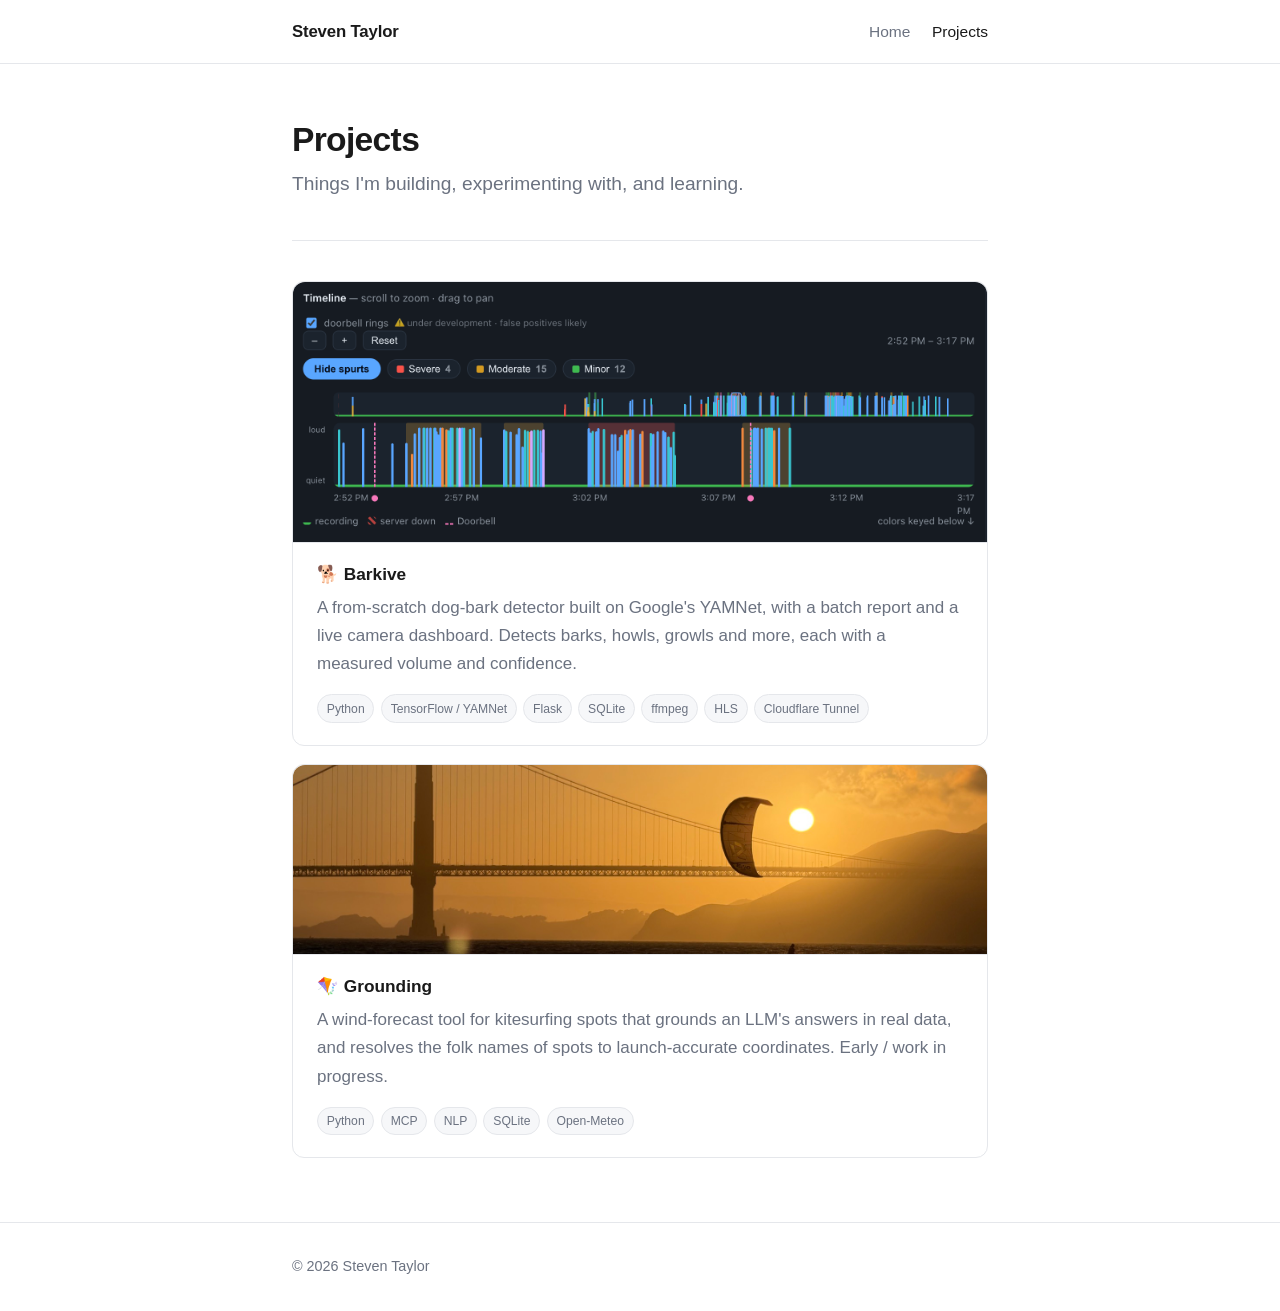
==== projects/index.html @ 21a1f8d4 "Static portfolio site" ====
<!DOCTYPE html>
<html lang="en">
  <head>
    <meta charset="utf-8" />
    <meta name="viewport" content="width=device-width, initial-scale=1" />
    <title>Projects — Steven Taylor</title>
    <meta
      name="description"
      content="Projects by Steven Taylor — what they do, the decisions behind them, and links to code."
    />
    <link rel="canonical" href="https://stevenjtaylor.com/projects/" />
    <link rel="icon" href="/favicon.svg" type="image/svg+xml" />
    <link rel="stylesheet" href="/styles.css" />
  </head>
  <body>
    <header class="site-header">
      <div class="wrap">
        <a class="brand" href="/">Steven Taylor</a>
        <nav class="nav">
          <a href="/">Home</a>
          <a href="/projects/" aria-current="page">Projects</a>
        </nav>
      </div>
    </header>

    <main>
      <div class="wrap">
        <section>
          <h1>Projects</h1>
          <p class="lead">
            Things I'm building, experimenting with, and learning.
          </p>
        </section>

        <hr class="divider" />

        <div class="card-grid">
          <a class="card" href="/projects/barkive/">
            <img
              class="thumb"
              src="/images/barkive-timeline.png"
              alt="barkive bark-timeline dashboard"
              loading="lazy"
            />
            <h3>🐕 Barkive</h3>
            <p class="muted">
              A from-scratch dog-bark detector built on Google's YAMNet, with a
              batch report and a live camera dashboard. Detects barks, howls,
              growls and more, each with a measured volume and confidence.
            </p>
            <div class="tags">
              <span class="tag">Python</span>
              <span class="tag">TensorFlow / YAMNet</span>
              <span class="tag">Flask</span>
              <span class="tag">SQLite</span>
              <span class="tag">ffmpeg</span>
              <span class="tag">HLS</span>
              <span class="tag">Cloudflare Tunnel</span>
            </div>
          </a>

          <a class="card" href="/projects/grounding/">
            <img
              class="thumb cover"
              src="/images/grounding-kite.jpg"
              alt="Kitesurfing"
              loading="lazy"
            />
            <h3>🪁 Grounding</h3>
            <p class="muted">
              A wind-forecast tool for kitesurfing spots that grounds an LLM's
              answers in real data, and resolves the folk names of spots to
              launch-accurate coordinates. Early / work in progress.
            </p>
            <div class="tags">
              <span class="tag">Python</span>
              <span class="tag">MCP</span>
              <span class="tag">NLP</span>
              <span class="tag">SQLite</span>
              <span class="tag">Open-Meteo</span>
            </div>
          </a>
        </div>
      </div>
    </main>

    <footer class="site-footer">
      <div class="wrap">
        <span>© 2026 Steven Taylor</span>
      </div>
    </footer>
  </body>
</html>
---- styles.css ----
/* ===========================================================================
   stevenjtaylor.com — shared stylesheet
   Plain CSS, no build step. Edit values in :root to reskin the whole site.
   =========================================================================== */

:root {
  --max-width: 46rem;
  --accent: #2563eb;
  --accent-hover: #1d4ed8;

  /* Light theme (default) */
  --bg: #ffffff;
  --bg-subtle: #f6f7f9;
  --border: #e5e7eb;
  --text: #1a1a1a;
  --text-muted: #6b7280;
  --card-bg: #ffffff;
  --shadow: 0 1px 2px rgba(0, 0, 0, 0.04), 0 4px 12px rgba(0, 0, 0, 0.05);
}

@media (prefers-color-scheme: dark) {
  :root {
    --accent: #60a5fa;
    --accent-hover: #93c5fd;
    --bg: #0d1117;
    --bg-subtle: #161b22;
    --border: #262c36;
    --text: #e6edf3;
    --text-muted: #9aa5b1;
    --card-bg: #12171f;
    --shadow: 0 1px 2px rgba(0, 0, 0, 0.3), 0 4px 16px rgba(0, 0, 0, 0.4);
  }
}

*,
*::before,
*::after {
  box-sizing: border-box;
}

html {
  -webkit-text-size-adjust: 100%;
}

body {
  margin: 0;
  font-family: -apple-system, BlinkMacSystemFont, "Segoe UI", Roboto, Helvetica,
    Arial, sans-serif;
  font-size: 17px;
  line-height: 1.65;
  color: var(--text);
  background: var(--bg);
  -webkit-font-smoothing: antialiased;
}

.wrap {
  max-width: var(--max-width);
  margin: 0 auto;
  padding: 0 1.25rem;
}

/* ---------- Header / nav ---------- */
.site-header {
  border-bottom: 1px solid var(--border);
  background: var(--bg);
}

.site-header .wrap {
  display: flex;
  align-items: center;
  justify-content: space-between;
  gap: 1rem;
  padding-top: 1.1rem;
  padding-bottom: 1.1rem;
}

.brand {
  font-weight: 700;
  font-size: 1.05rem;
  text-decoration: none;
  color: var(--text);
  letter-spacing: -0.01em;
}

.nav {
  display: flex;
  gap: 1.35rem;
}

.nav a {
  text-decoration: none;
  color: var(--text-muted);
  font-size: 0.97rem;
  transition: color 0.15s ease;
}

.nav a:hover,
.nav a[aria-current="page"] {
  color: var(--text);
}

/* ---------- Layout ---------- */
main {
  padding: 3.5rem 0 4rem;
}

section + section {
  margin-top: 3.25rem;
}

h1 {
  font-size: 2.1rem;
  line-height: 1.2;
  letter-spacing: -0.02em;
  margin: 0 0 0.5rem;
}

h2 {
  font-size: 1.3rem;
  letter-spacing: -0.01em;
  margin: 0 0 1rem;
}

h3 {
  font-size: 1.08rem;
  margin: 0 0 0.35rem;
}

p {
  margin: 0 0 1rem;
}

a {
  color: var(--accent);
}

a:hover {
  color: var(--accent-hover);
}

.lead {
  font-size: 1.2rem;
  color: var(--text-muted);
  max-width: 34rem;
}

.avatar {
  display: block;
  width: 132px;
  height: 132px;
  border-radius: 50%;
  object-fit: cover;
  object-position: 50% 18%;
  border: 1px solid var(--border);
  margin: 0 0 1.5rem;
}

.hero-head {
  display: flex;
  align-items: center;
  gap: 1.5rem;
  margin-bottom: 1.75rem;
}

.hero-head .avatar {
  margin: 0;
  flex-shrink: 0;
}

.hero-head h1 {
  margin: 0;
}

.eyebrow {
  text-transform: uppercase;
  letter-spacing: 0.08em;
  font-size: 0.78rem;
  font-weight: 600;
  color: var(--accent);
  margin: 0 0 0.75rem;
}

.muted {
  color: var(--text-muted);
}

/* ---------- Buttons / links row ---------- */
.actions {
  display: flex;
  flex-wrap: wrap;
  gap: 0.75rem;
  margin-top: 1.75rem;
}

.btn {
  display: inline-block;
  padding: 0.55rem 1.1rem;
  border-radius: 8px;
  border: 1px solid var(--border);
  background: var(--card-bg);
  color: var(--text);
  text-decoration: none;
  font-size: 0.95rem;
  font-weight: 500;
  transition: border-color 0.15s ease, transform 0.05s ease;
}

.btn:hover {
  border-color: var(--accent);
  color: var(--text);
}

.btn:active {
  transform: translateY(1px);
}

.btn-primary {
  background: var(--accent);
  border-color: var(--accent);
  color: #fff;
}

.btn-primary:hover {
  background: var(--accent-hover);
  border-color: var(--accent-hover);
  color: #fff;
}

/* Buttons with a leading brand icon */
.btn-icon {
  display: inline-flex;
  align-items: center;
  gap: 0.5rem;
}

.btn-icon svg {
  flex-shrink: 0;
}

/* ---------- Location line ---------- */
.location {
  display: flex;
  align-items: center;
  gap: 0.45rem;
  color: var(--text-muted);
  font-size: 0.95rem;
  margin: 2.25rem 0 0.9rem;
}

.location svg {
  color: var(--accent);
  flex-shrink: 0;
}

/* Buttons sit right under the location line, tightly grouped with it. */
.location + .actions {
  margin-top: 0;
}

/* Slick inline link with an arrow that slides on hover */
.arrow-link {
  display: inline-flex;
  align-items: center;
  gap: 0.5rem;
  margin-top: 0.5rem;
  font-size: 1.08rem;
  font-weight: 600;
  color: var(--accent);
  text-decoration: none;
}

.arrow-link:hover {
  color: var(--accent-hover);
}

.arrow-link .arrow {
  transition: transform 0.18s ease;
}

.arrow-link:hover .arrow {
  transform: translateX(4px);
}

/* ---------- Project cards ---------- */
.card-grid {
  display: grid;
  gap: 1.1rem;
}

.card {
  display: block;
  padding: 1.4rem 1.5rem;
  border: 1px solid var(--border);
  border-radius: 12px;
  background: var(--card-bg);
  text-decoration: none;
  color: inherit;
  transition: border-color 0.15s ease, box-shadow 0.15s ease,
    transform 0.1s ease;
}

.card:hover {
  border-color: var(--accent);
  box-shadow: var(--shadow);
  transform: translateY(-2px);
}

.card h3 {
  color: var(--text);
}

.card .tags {
  margin-top: 0.9rem;
  display: flex;
  flex-wrap: wrap;
  gap: 0.4rem;
}

.tag {
  font-size: 0.76rem;
  padding: 0.2rem 0.55rem;
  border-radius: 999px;
  background: var(--bg-subtle);
  color: var(--text-muted);
  border: 1px solid var(--border);
}

.card-meta {
  font-size: 0.85rem;
  color: var(--text-muted);
  margin-top: 0.9rem;
}

/* ---------- About page bits ---------- */
.stack {
  display: flex;
  flex-direction: column;
  gap: 0.15rem;
}

dl.facts {
  display: grid;
  grid-template-columns: max-content 1fr;
  gap: 0.4rem 1.5rem;
  margin: 0;
}

dl.facts dt {
  font-weight: 600;
  color: var(--text-muted);
}

dl.facts dd {
  margin: 0;
}

/* ---------- Footer ---------- */
.site-footer {
  border-top: 1px solid var(--border);
  padding: 2rem 0;
  color: var(--text-muted);
  font-size: 0.9rem;
}

.site-footer .wrap {
  display: flex;
  flex-wrap: wrap;
  gap: 0.75rem 1.25rem;
  justify-content: space-between;
  align-items: center;
}

.site-footer a {
  color: var(--text-muted);
  text-decoration: none;
}

.site-footer a:hover {
  color: var(--text);
}

/* ---------- Screenshots / figures ---------- */
figure.shot {
  margin: 1.6rem 0 0;
}

figure.shot img {
  display: block;
  width: 100%;
  height: auto;
  border: 1px solid var(--border);
  border-radius: 10px;
  background: var(--bg-subtle);
}

figure.shot figcaption {
  color: var(--text-muted);
  font-size: 0.85rem;
  margin-top: 0.55rem;
}

/* Full-bleed thumbnail image at the top of a project card */
.card .thumb {
  display: block;
  width: calc(100% + 3rem);
  height: auto;
  margin: -1.4rem -1.5rem 1.1rem;
  border-radius: 12px 12px 0 0;
  border-bottom: 1px solid var(--border);
}

/* Photos crop to a fixed banner (screenshots keep their full height). */
.card .thumb.cover {
  height: 190px;
  object-fit: cover;
}

figure.shot img.cover {
  height: 340px;
  object-fit: cover;
}

/* Back link on detail pages */
.back-link {
  display: inline-block;
  color: var(--text-muted);
  text-decoration: none;
  font-size: 0.9rem;
  margin-bottom: 1.5rem;
}

.back-link:hover {
  color: var(--text);
}

/* ---------- Utilities ---------- */
.divider {
  height: 1px;
  background: var(--border);
  border: 0;
  margin: 2.5rem 0;
}

@media (max-width: 32rem) {
  body {
    font-size: 16px;
  }
  h1 {
    font-size: 1.8rem;
  }
  main {
    padding: 2.5rem 0 3rem;
  }
}
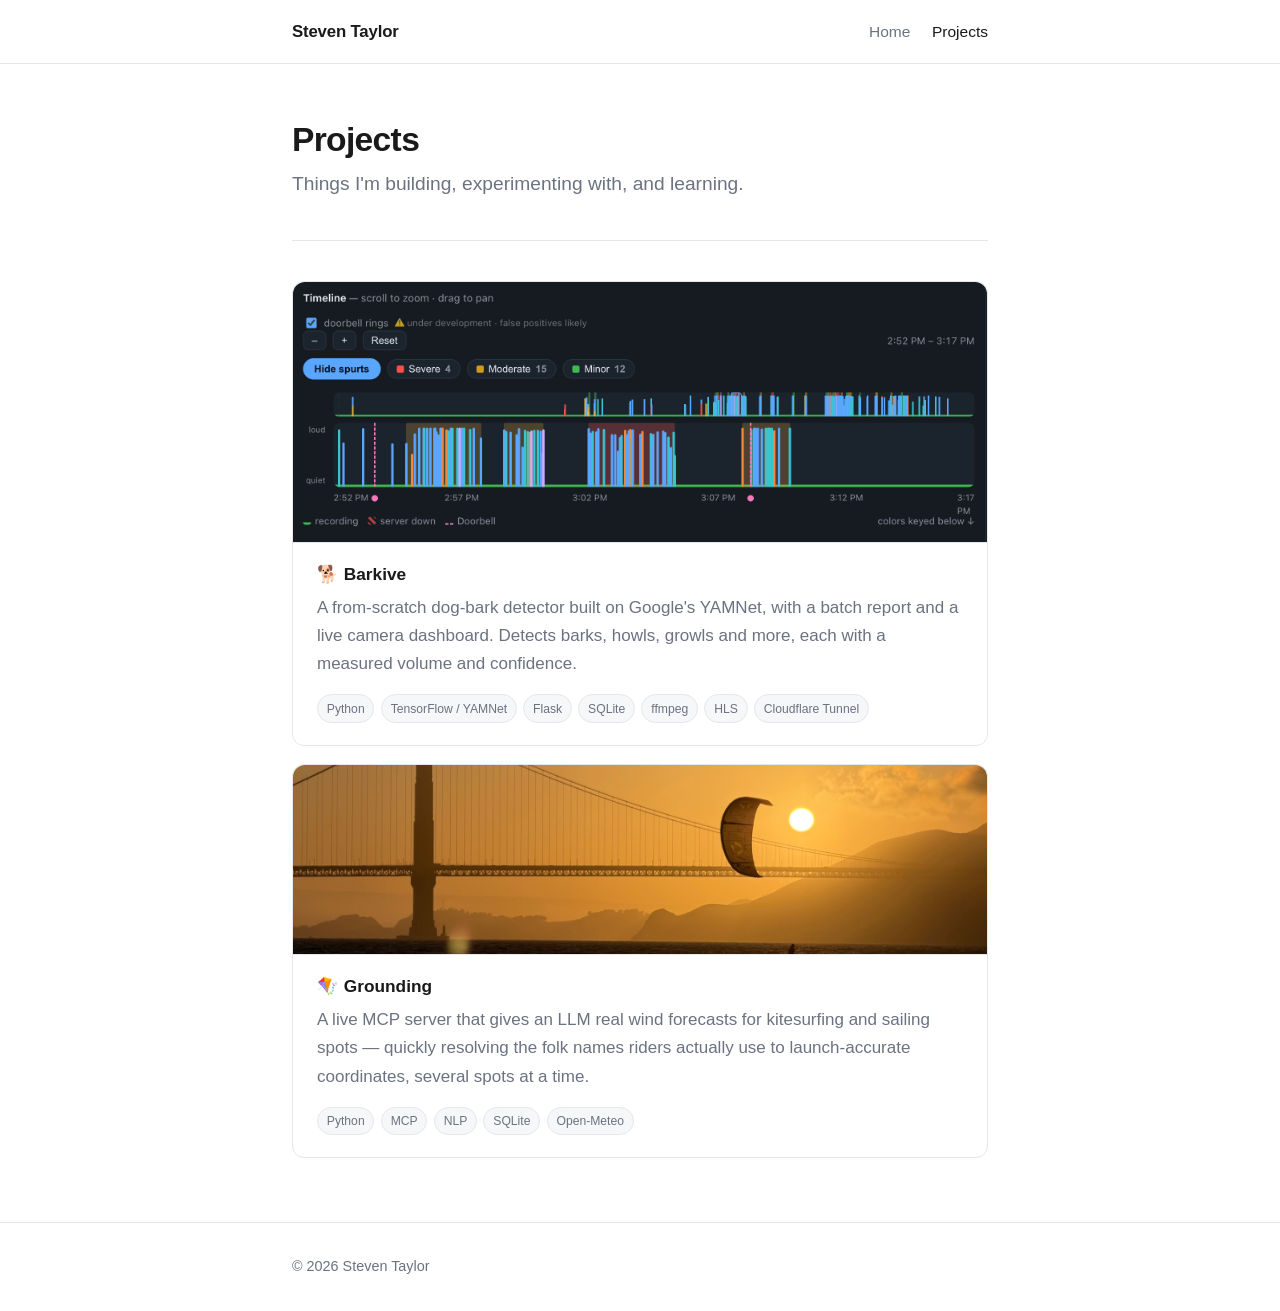
==== commit 534621e6: "updates for grounding wind forecast" ====
--- a/projects/index.html
+++ b/projects/index.html
@@ -68,9 +68,10 @@
             />
             <h3>🪁 Grounding</h3>
             <p class="muted">
-              A wind-forecast tool for kitesurfing spots that grounds an LLM's
-              answers in real data, and resolves the folk names of spots to
-              launch-accurate coordinates. Early / work in progress.
+              A live MCP server that gives an LLM real wind forecasts for
+              kitesurfing and sailing spots — quickly resolving the folk names
+              riders actually use to launch-accurate coordinates, several spots
+              at a time.
             </p>
             <div class="tags">
               <span class="tag">Python</span>
--- a/styles.css
+++ b/styles.css
@@ -452,3 +452,312 @@
     padding: 2.5rem 0 3rem;
   }
 }
+
+/* ---------- Numbered / plain prose lists ---------- */
+.prose-list {
+  margin: 0 0 1rem;
+  padding-left: 1.2rem;
+}
+
+.prose-list li {
+  margin-bottom: 0.6rem;
+}
+
+/* ---------- Side-by-side comparison ---------- */
+.compare {
+  display: grid;
+  gap: 1rem;
+  margin-top: 1.5rem;
+}
+
+@media (min-width: 44rem) {
+  .compare {
+    grid-template-columns: 1fr 1fr;
+    align-items: start;
+  }
+}
+
+.panel {
+  border: 1px solid var(--border);
+  border-radius: 12px;
+  background: var(--card-bg);
+  padding: 1.1rem 1.2rem 1.2rem;
+}
+
+.panel.highlight {
+  border-color: var(--accent);
+}
+
+.panel-head {
+  display: flex;
+  align-items: baseline;
+  justify-content: space-between;
+  gap: 0.75rem;
+  margin-bottom: 0.9rem;
+}
+
+.panel-head h3 {
+  margin: 0;
+  font-size: 0.95rem;
+}
+
+.panel-head .time {
+  font-size: 0.78rem;
+  font-weight: 600;
+  color: var(--text-muted);
+  white-space: nowrap;
+}
+
+/* ---------------------------------------------------------------------------
+   Mock chat screenshots. These keep a fixed dark palette in both site themes,
+   because they stand in for screenshots of a dark-themed chat client.
+   --------------------------------------------------------------------------- */
+.chat {
+  --chat-bg: #1b1b19;
+  --chat-line: #302f2b;
+  --chat-text: #eae7e1;
+  --chat-muted: #9d9a93;
+  --chat-code-bg: #131312;
+  --json-key: #f2779a;
+  --json-str: #8bd196;
+  --json-num: #86b2f0;
+
+  background: var(--chat-bg);
+  border: 1px solid var(--chat-line);
+  border-radius: 10px;
+  padding: 0.85rem 0.9rem 0.95rem;
+  color: var(--chat-text);
+}
+
+/* The person's turn: a pill pushed to the right, as chat clients render it. */
+.chat .user {
+  max-width: 88%;
+  width: fit-content;
+  margin: 0 0 0.85rem auto;
+  padding: 0.4rem 0.7rem;
+  border-radius: 12px;
+  background: #2e2d2a;
+  font-size: 0.83rem;
+  line-height: 1.45;
+}
+
+.chat .tool {
+  display: flex;
+  align-items: center;
+  gap: 0.4rem;
+  margin: 0 0 0.55rem;
+  font-size: 0.79rem;
+  color: var(--chat-muted);
+}
+
+.chat .tool .badge {
+  display: inline-flex;
+  align-items: center;
+  justify-content: center;
+  width: 15px;
+  height: 15px;
+  border-radius: 4px;
+  background: #3b6ef5;
+  color: #fff;
+  font-size: 0.6rem;
+  font-weight: 700;
+}
+
+.chat .tool .chev {
+  font-size: 0.8rem;
+  line-height: 1;
+  color: #8b8880;
+}
+
+.chat .reply {
+  font-family: ui-serif, "Iowan Old Style", "Palatino Linotype", Palatino,
+    Georgia, serif;
+  font-size: 0.89rem;
+  line-height: 1.55;
+}
+
+.chat .reply p {
+  margin: 0 0 0.6rem;
+}
+
+.chat .reply p:last-child {
+  margin-bottom: 0;
+}
+
+/* The attribution the tool response carries, as the model prints it. */
+.chat .reply .attrib {
+  margin-top: 0.85rem;
+  font-style: italic;
+  font-size: 0.82rem;
+  color: #c3bfb7;
+}
+
+.chat .reply .attrib a {
+  color: inherit;
+  text-decoration: underline;
+}
+
+/* Trails off, the way a long answer does past the edge of a screenshot. */
+.chat .reply .trail {
+  -webkit-mask-image: linear-gradient(to bottom, #000 35%, transparent 100%);
+  mask-image: linear-gradient(to bottom, #000 35%, transparent 100%);
+}
+
+.chat .jsonbox {
+  background: var(--chat-code-bg);
+  border: 1px solid #2b2a27;
+  border-radius: 8px;
+  padding: 0.55rem 0.7rem 0.6rem;
+  margin: 0 0 0.75rem;
+}
+
+.chat .jsonbox .lbl {
+  display: block;
+  font-size: 0.68rem;
+  color: #8b8880;
+  margin-bottom: 0.4rem;
+}
+
+.chat .jsonbox pre {
+  margin: 0;
+  overflow-x: auto;
+  font-family: ui-monospace, SFMono-Regular, Menlo, Consolas, monospace;
+  font-size: 0.71rem;
+  line-height: 1.55;
+  color: #cfccc4;
+}
+
+.chat .k {
+  color: var(--json-key);
+}
+
+.chat .s {
+  color: var(--json-str);
+}
+
+.chat .n {
+  color: var(--json-num);
+}
+
+/* Mock weather widget — the pretty, unhelpful answer */
+.chat .wx {
+  border: 1px solid var(--chat-line);
+  border-radius: 10px;
+  overflow: hidden;
+  margin-bottom: 0.8rem;
+}
+
+.chat .wx-top {
+  background: linear-gradient(165deg, #7ba7d4, #adc9e6);
+  color: #fff;
+  padding: 0.7rem 0.8rem 0.6rem;
+}
+
+.chat .wx-top .place {
+  font-size: 0.64rem;
+  letter-spacing: 0.09em;
+  text-transform: uppercase;
+  opacity: 0.85;
+}
+
+.chat .wx-top .temp {
+  font-size: 1.7rem;
+  font-weight: 300;
+  line-height: 1.1;
+}
+
+.chat .wx-days {
+  display: flex;
+  background: #232320;
+}
+
+.chat .wx-days span {
+  flex: 1;
+  text-align: center;
+  padding: 0.35rem 0.1rem;
+  font-size: 0.66rem;
+  color: var(--chat-muted);
+  border-right: 1px solid var(--chat-line);
+}
+
+.chat .wx-days span:last-child {
+  border-right: 0;
+}
+
+/* A transcript runs several turns down one screenshot. */
+.transcript {
+  margin-top: 1.5rem;
+}
+
+.transcript .turn + .turn {
+  margin-top: 1rem;
+  padding-top: 1rem;
+  border-top: 1px dashed var(--chat-line);
+}
+
+/* ---------- Code blocks ---------- */
+pre.code {
+  background: var(--bg-subtle);
+  border: 1px solid var(--border);
+  border-radius: 10px;
+  padding: 0.9rem 1rem;
+  margin: 1rem 0 0;
+  overflow-x: auto;
+  font-size: 0.8rem;
+  line-height: 1.5;
+}
+
+pre.code code {
+  font-family: ui-monospace, SFMono-Regular, Menlo, Consolas, monospace;
+}
+
+
+/* ---------- Small data table (traffic log) ---------- */
+.table-scroll {
+  overflow-x: auto;
+  border: 1px solid var(--border);
+  border-radius: 10px;
+  margin-top: 1.25rem;
+}
+
+table.log {
+  border-collapse: collapse;
+  width: 100%;
+  min-width: 32rem;
+  font-size: 0.76rem;
+  font-family: ui-monospace, SFMono-Regular, Menlo, Consolas, monospace;
+}
+
+table.log th,
+table.log td {
+  text-align: left;
+  padding: 0.45rem 0.55rem;
+  white-space: nowrap;
+  border-bottom: 1px solid var(--border);
+}
+
+table.log thead th {
+  background: var(--bg-subtle);
+  color: var(--text-muted);
+  font-weight: 600;
+  font-size: 0.72rem;
+  letter-spacing: 0.05em;
+  text-transform: uppercase;
+}
+
+table.log tbody tr:last-child td {
+  border-bottom: 0;
+}
+
+table.log td.num {
+  color: var(--text-muted);
+}
+
+/* A row the resolver was not confident about — the curation worklist. */
+table.log tr.weak td {
+  background: rgba(234, 179, 8, 0.09);
+}
+
+table.log tr.weak td.score {
+  font-weight: 700;
+}
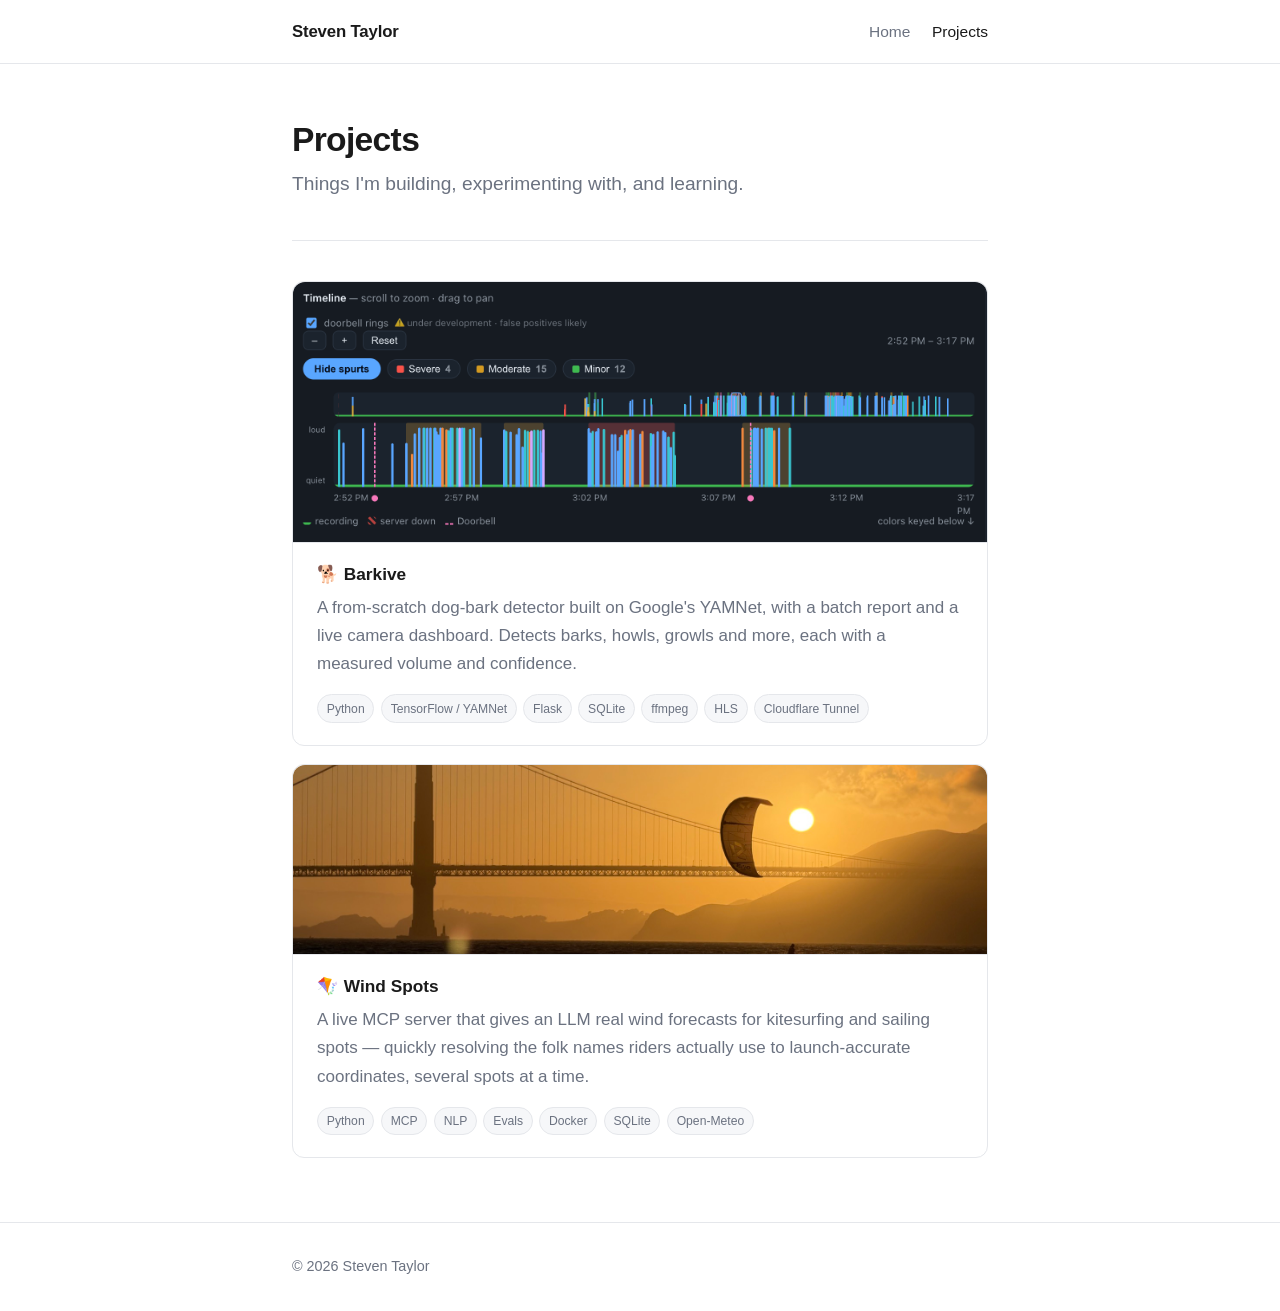
==== commit 478c4580: "Rename Grounding to Wind Spots and update the write-up" ====
--- a/projects/index.html
+++ b/projects/index.html
@@ -59,14 +59,14 @@
             </div>
           </a>
 
-          <a class="card" href="/projects/grounding/">
+          <a class="card" href="/projects/wind-spots/">
             <img
               class="thumb cover"
               src="/images/grounding-kite.jpg"
               alt="Kitesurfing"
               loading="lazy"
             />
-            <h3>🪁 Grounding</h3>
+            <h3>🪁 Wind Spots</h3>
             <p class="muted">
               A live MCP server that gives an LLM real wind forecasts for
               kitesurfing and sailing spots — quickly resolving the folk names
@@ -77,6 +77,8 @@
               <span class="tag">Python</span>
               <span class="tag">MCP</span>
               <span class="tag">NLP</span>
+              <span class="tag">Evals</span>
+              <span class="tag">Docker</span>
               <span class="tag">SQLite</span>
               <span class="tag">Open-Meteo</span>
             </div>
--- a/styles.css
+++ b/styles.css
@@ -279,6 +279,22 @@
 
 .arrow-link:hover .arrow {
   transform: translateX(4px);
+}
+
+/* Copies its data-copy value to the clipboard (see /copy.js) */
+.copy-btn {
+  font: inherit;
+  font-size: 1.08rem;
+  font-weight: 600;
+  padding: 0;
+  color: var(--accent);
+  background: none;
+  border: 0;
+  cursor: pointer;
+}
+
+.copy-btn:hover {
+  color: var(--accent-hover);
 }
 
 /* ---------- Project cards ---------- */
